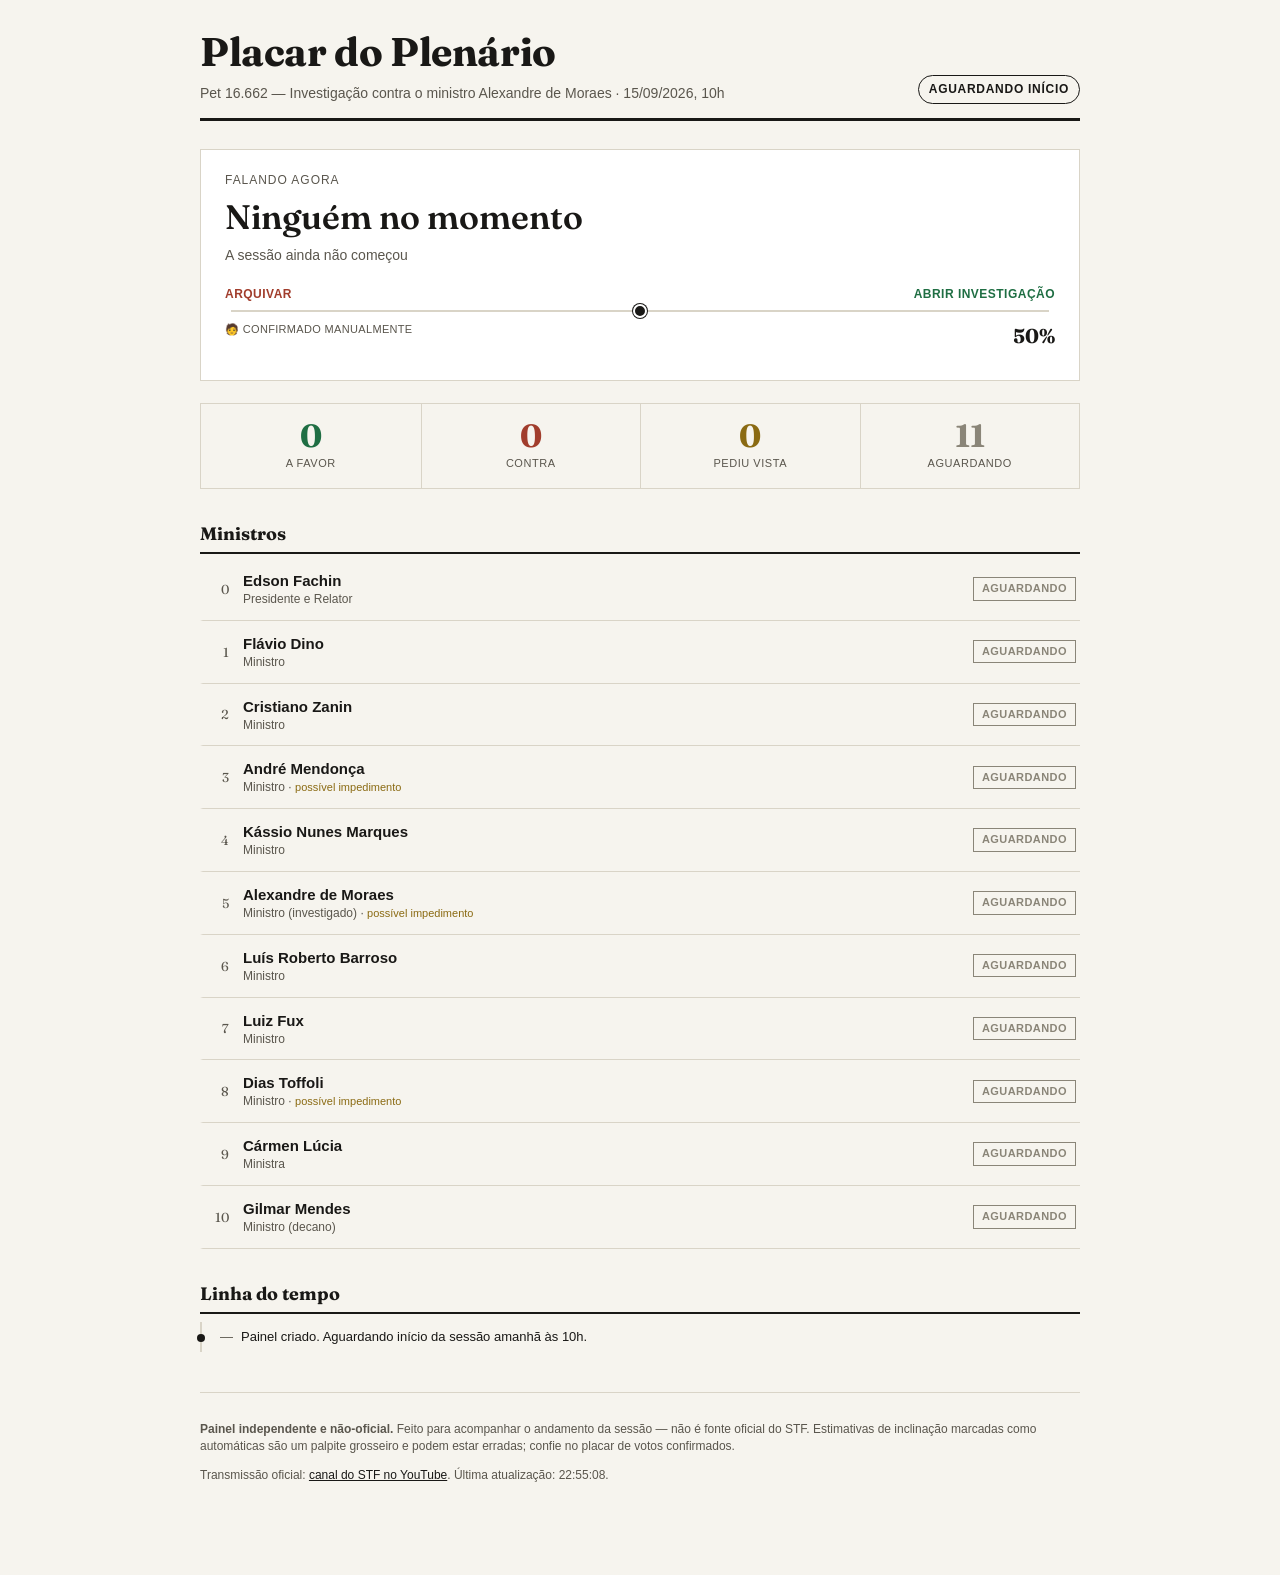
==== index.html @ 031ddbc2 "Painel inicial do placar do STF (Pet 16.662) Dashboard estático (GitHub Pages) com painel de control" ====
<!doctype html>
<html lang="pt-BR">
<head>
<meta charset="utf-8">
<meta name="viewport" content="width=device-width, initial-scale=1">
<title>STF ao vivo — Pet 16.662</title>
<meta name="description" content="Placar não-oficial, ao vivo, da votação do STF sobre abrir investigação contra o ministro Alexandre de Moraes.">
<link rel="stylesheet" href="assets/style.css">
</head>
<body>
<div class="wrap">

  <header class="masthead">
    <div>
      <h1>Placar do Plenário</h1>
      <p>Pet 16.662 — Investigação contra o ministro Alexandre de Moraes · 15/09/2026, 10h</p>
    </div>
    <span id="status-pill" class="status-pill">Carregando…</span>
  </header>

  <div class="panel">
    <p class="speaking-label">Falando agora</p>
    <p class="speaking-name" id="speaking-name">—</p>
    <p class="speaking-role" id="speaking-role">&nbsp;</p>

    <div class="ruler">
      <div class="ruler-labels">
        <span class="left">Arquivar</span>
        <span class="right">Abrir investigação</span>
      </div>
      <div class="ruler-track" id="ruler-track">
        <div class="tick" style="left:50%"></div>
        <div class="marker" id="ruler-marker" style="left:50%"></div>
      </div>
      <div class="ruler-meta">
        <span id="ruler-source" class="source-tag">—</span>
        <span class="ruler-value" id="ruler-value">50%</span>
      </div>
    </div>
  </div>

  <div class="scoreboard">
    <div class="score-cell"><span class="score-num abrir" id="count-abrir">0</span><span class="score-label">A favor</span></div>
    <div class="score-cell"><span class="score-num arquivar" id="count-arquivar">0</span><span class="score-label">Contra</span></div>
    <div class="score-cell"><span class="score-num vista" id="count-vista">0</span><span class="score-label">Pediu vista</span></div>
    <div class="score-cell"><span class="score-num aguardando" id="count-aguardando">11</span><span class="score-label">Aguardando</span></div>
  </div>

  <section class="list-section">
    <h2>Ministros</h2>
    <div id="minister-list"></div>
  </section>

  <section class="list-section">
    <h2>Linha do tempo</h2>
    <ul class="timeline" id="timeline"></ul>
  </section>

  <footer>
    <p><strong>Painel independente e não-oficial.</strong> Feito para acompanhar o andamento da sessão — não é fonte oficial do STF. Estimativas de inclinação marcadas como automáticas são um palpite grosseiro e podem estar erradas; confie no placar de votos confirmados.</p>
    <p>Transmissão oficial: <a href="https://www.youtube.com/@STF" target="_blank" rel="noopener">canal do STF no YouTube</a>. Última atualização: <span id="updated-at">—</span>.</p>
  </footer>

</div>
<script src="assets/app.js"></script>
</body>
</html>
---- assets/style.css ----
@import url('https://fonts.googleapis.com/css2?family=Fraunces:opsz,wght@9..144,400;9..144,600;9..144,700&display=swap');

:root {
  --paper: #f6f4ee;
  --paper-raised: #ffffff;
  --ink: #191816;
  --ink-soft: #5a564d;
  --line: #d9d4c7;
  --line-strong: #191816;
  --abrir: #1f6e43;
  --arquivar: #a13d2c;
  --vista: #8a6a12;
  --neutro: #8a8578;
}

@media (prefers-color-scheme: dark) {
  :root {
    --paper: #161512;
    --paper-raised: #201f1b;
    --ink: #f2efe6;
    --ink-soft: #b3ad9d;
    --line: #3a382f;
    --line-strong: #f2efe6;
    --abrir: #4caf7d;
    --arquivar: #d9694f;
    --vista: #d1a53d;
    --neutro: #7d7869;
  }
}

* { box-sizing: border-box; }

body {
  margin: 0;
  background: var(--paper);
  color: var(--ink);
  font-family: -apple-system, BlinkMacSystemFont, "Segoe UI", Helvetica, Arial, sans-serif;
  line-height: 1.4;
}

.wrap {
  max-width: 920px;
  margin: 0 auto;
  padding: 24px 20px 80px;
}

header.masthead {
  border-bottom: 3px solid var(--line-strong);
  padding-bottom: 14px;
  margin-bottom: 28px;
  display: flex;
  justify-content: space-between;
  align-items: flex-end;
  gap: 16px;
  flex-wrap: wrap;
}

header.masthead h1 {
  font-family: 'Fraunces', Georgia, serif;
  font-weight: 700;
  font-size: clamp(28px, 5vw, 40px);
  margin: 0 0 4px;
  letter-spacing: -0.01em;
}

header.masthead p {
  margin: 0;
  color: var(--ink-soft);
  font-size: 14px;
}

.status-pill {
  font-size: 12px;
  letter-spacing: 0.06em;
  text-transform: uppercase;
  font-weight: 600;
  padding: 5px 10px;
  border: 1px solid var(--line-strong);
  border-radius: 100px;
  white-space: nowrap;
}

.status-pill.live { background: var(--ink); color: var(--paper); }
.status-pill.live::before { content: "● "; }

.panel {
  background: var(--paper-raised);
  border: 1px solid var(--line);
  padding: 22px 24px;
  margin-bottom: 22px;
}

.speaking-label {
  font-size: 12px;
  text-transform: uppercase;
  letter-spacing: 0.08em;
  color: var(--ink-soft);
  margin: 0 0 6px;
}

.speaking-name {
  font-family: 'Fraunces', Georgia, serif;
  font-weight: 600;
  font-size: clamp(24px, 4vw, 34px);
  margin: 0 0 4px;
}

.speaking-role {
  color: var(--ink-soft);
  font-size: 14px;
  margin: 0 0 20px;
}

.ruler {
  margin: 18px 0 8px;
}

.ruler-labels {
  display: flex;
  justify-content: space-between;
  font-size: 12px;
  text-transform: uppercase;
  letter-spacing: 0.04em;
  font-weight: 600;
  margin-bottom: 8px;
}

.ruler-labels .left { color: var(--arquivar); }
.ruler-labels .right { color: var(--abrir); }

.ruler-track {
  position: relative;
  height: 2px;
  background: var(--line);
  margin: 0 6px;
}

.ruler-track .tick {
  position: absolute;
  top: -4px;
  width: 1px;
  height: 10px;
  background: var(--line);
}

.ruler-track .marker {
  position: absolute;
  top: 50%;
  width: 14px;
  height: 14px;
  border-radius: 50%;
  background: var(--ink);
  border: 2px solid var(--paper-raised);
  transform: translate(-50%, -50%);
  transition: left 0.6s ease;
  box-shadow: 0 0 0 1px var(--line-strong);
}

.ruler-meta {
  display: flex;
  justify-content: space-between;
  margin-top: 10px;
  font-size: 12px;
  color: var(--ink-soft);
}

.ruler-value {
  font-family: 'Fraunces', Georgia, serif;
  font-weight: 700;
  font-size: 20px;
  color: var(--ink);
}

.scoreboard {
  display: grid;
  grid-template-columns: repeat(4, 1fr);
  border: 1px solid var(--line);
  margin-bottom: 22px;
}

.score-cell {
  padding: 16px 12px;
  text-align: center;
  border-left: 1px solid var(--line);
}
.score-cell:first-child { border-left: none; }

.score-num {
  font-family: 'Fraunces', Georgia, serif;
  font-weight: 700;
  font-size: 32px;
  display: block;
  line-height: 1;
}

.score-num.abrir { color: var(--abrir); }
.score-num.arquivar { color: var(--arquivar); }
.score-num.vista { color: var(--vista); }
.score-num.aguardando { color: var(--neutro); }

.score-label {
  font-size: 11px;
  text-transform: uppercase;
  letter-spacing: 0.05em;
  color: var(--ink-soft);
  margin-top: 4px;
  display: block;
}

section.list-section h2 {
  font-family: 'Fraunces', Georgia, serif;
  font-size: 18px;
  border-bottom: 2px solid var(--line-strong);
  padding-bottom: 6px;
  margin: 32px 0 4px;
}

.minister-row {
  display: flex;
  align-items: center;
  gap: 14px;
  padding: 12px 4px;
  border-bottom: 1px solid var(--line);
  border-left: 3px solid transparent;
}

.minister-row.is-speaking {
  border-left-color: var(--ink);
  background: rgba(0,0,0,0.02);
}

.minister-order {
  font-family: 'Fraunces', Georgia, serif;
  font-size: 13px;
  color: var(--ink-soft);
  width: 22px;
  text-align: right;
  flex-shrink: 0;
}

.minister-name-wrap { flex: 1; min-width: 0; }

.minister-name {
  font-weight: 600;
  font-size: 15px;
}

.minister-role {
  font-size: 12px;
  color: var(--ink-soft);
}

.badge {
  font-size: 11px;
  text-transform: uppercase;
  letter-spacing: 0.04em;
  font-weight: 600;
  padding: 3px 8px;
  border: 1px solid currentColor;
  white-space: nowrap;
}

.badge.aguardando { color: var(--neutro); }
.badge.falando { color: var(--ink); border-color: var(--ink); }
.badge.abrir { color: var(--abrir); }
.badge.arquivar { color: var(--arquivar); }
.badge.pediu_vista, .badge.impedido { color: var(--vista); }

.impedimento-flag {
  font-size: 11px;
  color: var(--vista);
}

.timeline {
  list-style: none;
  margin: 8px 0 0;
  padding: 0;
  border-left: 2px solid var(--line);
}

.timeline li {
  position: relative;
  padding: 6px 0 6px 18px;
  font-size: 13px;
}

.timeline li::before {
  content: "";
  position: absolute;
  left: -5px;
  top: 12px;
  width: 8px;
  height: 8px;
  border-radius: 50%;
  background: var(--ink);
}

.timeline time {
  color: var(--ink-soft);
  margin-right: 8px;
  font-variant-numeric: tabular-nums;
}

footer {
  margin-top: 40px;
  padding-top: 16px;
  border-top: 1px solid var(--line);
  font-size: 12px;
  color: var(--ink-soft);
}

footer a { color: var(--ink); }

.source-tag {
  font-size: 11px;
  text-transform: uppercase;
  letter-spacing: 0.03em;
}
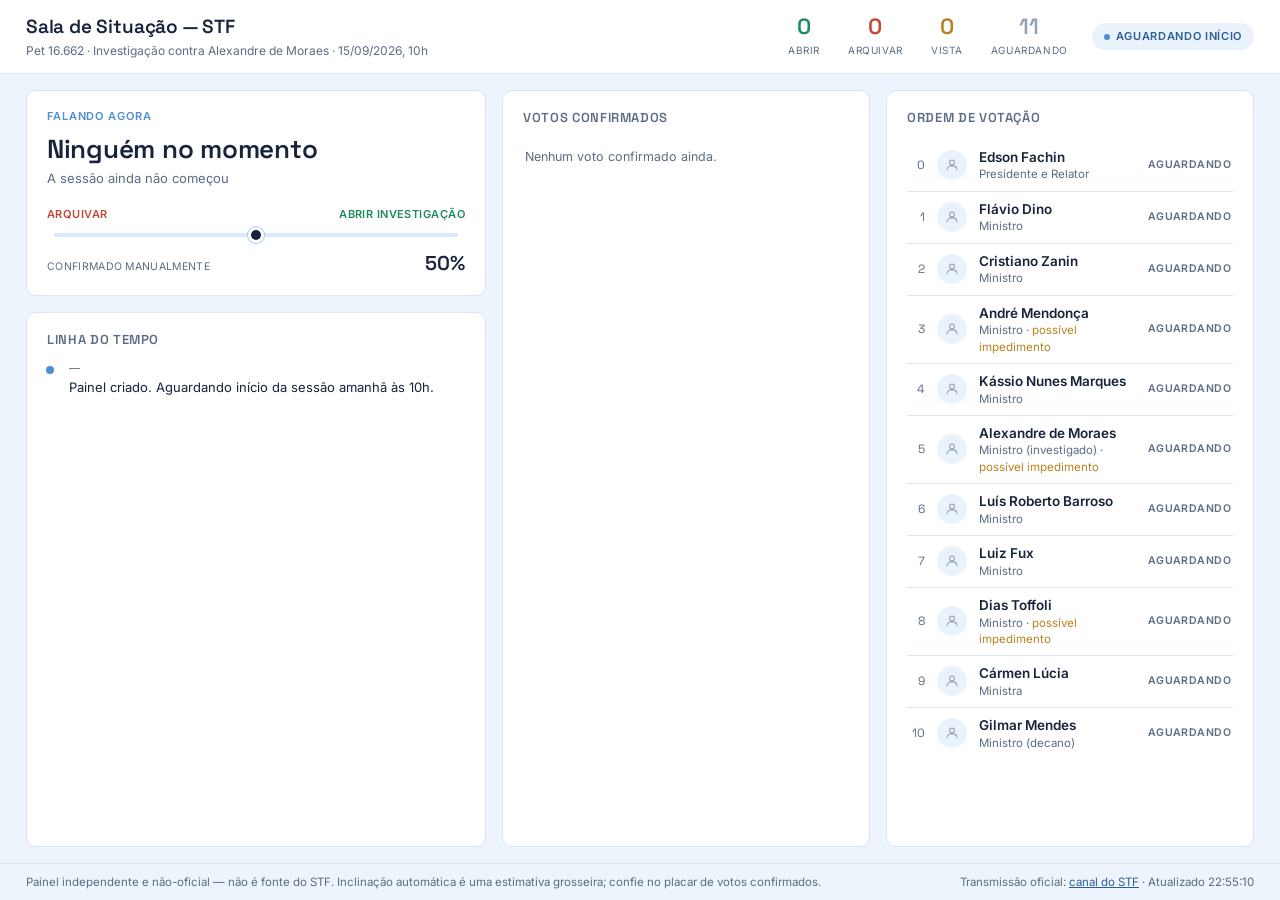
==== commit 100a5621: "Redesenha visual como dashboard "sala de situação" Substitui o layout editorial por um painel único " ====
--- a/index.html
+++ b/index.html
@@ -8,57 +8,69 @@
 <link rel="stylesheet" href="assets/style.css">
 </head>
 <body>
-<div class="wrap">
+<div class="dashboard">
 
-  <header class="masthead">
-    <div>
-      <h1>Placar do Plenário</h1>
-      <p>Pet 16.662 — Investigação contra o ministro Alexandre de Moraes · 15/09/2026, 10h</p>
+  <header class="topbar">
+    <div class="topbar-title">
+      <h1>Sala de Situação — STF</h1>
+      <p>Pet 16.662 · Investigação contra Alexandre de Moraes · 15/09/2026, 10h</p>
     </div>
-    <span id="status-pill" class="status-pill">Carregando…</span>
+    <div class="topbar-stats">
+      <div class="stat abrir"><strong id="count-abrir">0</strong><span>Abrir</span></div>
+      <div class="stat arquivar"><strong id="count-arquivar">0</strong><span>Arquivar</span></div>
+      <div class="stat vista"><strong id="count-vista">0</strong><span>Vista</span></div>
+      <div class="stat aguardando"><strong id="count-aguardando">11</strong><span>Aguardando</span></div>
+    </div>
+    <span id="status-pill" class="status-pill"><span class="dot"></span>Carregando</span>
   </header>
 
-  <div class="panel">
-    <p class="speaking-label">Falando agora</p>
-    <p class="speaking-name" id="speaking-name">—</p>
-    <p class="speaking-role" id="speaking-role">&nbsp;</p>
+  <main class="grid">
 
-    <div class="ruler">
-      <div class="ruler-labels">
-        <span class="left">Arquivar</span>
-        <span class="right">Abrir investigação</span>
+    <section class="col stage-col">
+      <div class="panel">
+        <p class="speaking-label">Falando agora</p>
+        <p class="speaking-name" id="speaking-name">—</p>
+        <p class="speaking-role" id="speaking-role">&nbsp;</p>
+
+        <div class="ruler-labels">
+          <span class="left">Arquivar</span>
+          <span class="right">Abrir investigação</span>
+        </div>
+        <div class="ruler-track" id="ruler-track">
+          <div class="tick" style="left:50%"></div>
+          <div class="marker" id="ruler-marker" style="left:50%"></div>
+        </div>
+        <div class="ruler-meta">
+          <span id="ruler-source" class="source-tag">—</span>
+          <span class="ruler-value" id="ruler-value">50%</span>
+        </div>
       </div>
-      <div class="ruler-track" id="ruler-track">
-        <div class="tick" style="left:50%"></div>
-        <div class="marker" id="ruler-marker" style="left:50%"></div>
+
+      <div class="panel grow">
+        <h2>Linha do tempo</h2>
+        <ul class="timeline" id="timeline"></ul>
       </div>
-      <div class="ruler-meta">
-        <span id="ruler-source" class="source-tag">—</span>
-        <span class="ruler-value" id="ruler-value">50%</span>
+    </section>
+
+    <section class="col votes-col">
+      <div class="panel grow">
+        <h2>Votos confirmados</h2>
+        <div id="confirmed-list"></div>
       </div>
-    </div>
-  </div>
+    </section>
 
-  <div class="scoreboard">
-    <div class="score-cell"><span class="score-num abrir" id="count-abrir">0</span><span class="score-label">A favor</span></div>
-    <div class="score-cell"><span class="score-num arquivar" id="count-arquivar">0</span><span class="score-label">Contra</span></div>
-    <div class="score-cell"><span class="score-num vista" id="count-vista">0</span><span class="score-label">Pediu vista</span></div>
-    <div class="score-cell"><span class="score-num aguardando" id="count-aguardando">11</span><span class="score-label">Aguardando</span></div>
-  </div>
+    <section class="col roster-col">
+      <div class="panel grow">
+        <h2>Ordem de votação</h2>
+        <div id="minister-list"></div>
+      </div>
+    </section>
 
-  <section class="list-section">
-    <h2>Ministros</h2>
-    <div id="minister-list"></div>
-  </section>
+  </main>
 
-  <section class="list-section">
-    <h2>Linha do tempo</h2>
-    <ul class="timeline" id="timeline"></ul>
-  </section>
-
-  <footer>
-    <p><strong>Painel independente e não-oficial.</strong> Feito para acompanhar o andamento da sessão — não é fonte oficial do STF. Estimativas de inclinação marcadas como automáticas são um palpite grosseiro e podem estar erradas; confie no placar de votos confirmados.</p>
-    <p>Transmissão oficial: <a href="https://www.youtube.com/@STF" target="_blank" rel="noopener">canal do STF no YouTube</a>. Última atualização: <span id="updated-at">—</span>.</p>
+  <footer class="strip">
+    <span>Painel independente e não-oficial — não é fonte do STF. Inclinação automática é uma estimativa grosseira; confie no placar de votos confirmados.</span>
+    <span>Transmissão oficial: <a href="https://www.youtube.com/@STF" target="_blank" rel="noopener">canal do STF</a> · Atualizado <span id="updated-at">—</span></span>
   </footer>
 
 </div>
--- a/assets/style.css
+++ b/assets/style.css
@@ -1,128 +1,225 @@
-@import url('https://fonts.googleapis.com/css2?family=Fraunces:opsz,wght@9..144,400;9..144,600;9..144,700&display=swap');
+@import url('https://fonts.googleapis.com/css2?family=Inter:wght@400;500;600;700&family=Space+Grotesk:wght@500;600;700&display=swap');
 
 :root {
-  --paper: #f6f4ee;
-  --paper-raised: #ffffff;
-  --ink: #191816;
-  --ink-soft: #5a564d;
-  --line: #d9d4c7;
-  --line-strong: #191816;
-  --abrir: #1f6e43;
-  --arquivar: #a13d2c;
-  --vista: #8a6a12;
-  --neutro: #8a8578;
+  --ice: #eef4fb;
+  --panel: #ffffff;
+  --blue-50: #eaf2fb;
+  --blue-100: #d9e9f9;
+  --blue-300: #a9c9ec;
+  --blue-500: #4f8fd1;
+  --blue-700: #2c5f96;
+  --ink: #16233a;
+  --ink-soft: #5c6c84;
+  --line: #d9e5f3;
+  --abrir: #1f8a5b;
+  --arquivar: #c1493a;
+  --vista: #b8811f;
+  --neutro: #93a1b6;
+  --radius: 10px;
 }
 
 @media (prefers-color-scheme: dark) {
   :root {
-    --paper: #161512;
-    --paper-raised: #201f1b;
-    --ink: #f2efe6;
-    --ink-soft: #b3ad9d;
-    --line: #3a382f;
-    --line-strong: #f2efe6;
-    --abrir: #4caf7d;
-    --arquivar: #d9694f;
-    --vista: #d1a53d;
-    --neutro: #7d7869;
+    --ice: #0d1420;
+    --panel: #131c2b;
+    --blue-50: #16233a;
+    --blue-100: #1b2c46;
+    --blue-300: #2f4e78;
+    --blue-500: #6fa8e0;
+    --blue-700: #9cc4ee;
+    --ink: #eaf1fb;
+    --ink-soft: #8fa0ba;
+    --line: #223350;
+    --abrir: #4fbd8b;
+    --arquivar: #e07a68;
+    --vista: #e0b559;
+    --neutro: #64758f;
   }
 }
 
 * { box-sizing: border-box; }
+
+html, body {
+  height: 100%;
+}
 
 body {
   margin: 0;
-  background: var(--paper);
+  background: var(--ice);
   color: var(--ink);
-  font-family: -apple-system, BlinkMacSystemFont, "Segoe UI", Helvetica, Arial, sans-serif;
+  font-family: 'Inter', -apple-system, BlinkMacSystemFont, "Segoe UI", Helvetica, Arial, sans-serif;
   line-height: 1.4;
 }
 
-.wrap {
-  max-width: 920px;
-  margin: 0 auto;
-  padding: 24px 20px 80px;
-}
-
-header.masthead {
-  border-bottom: 3px solid var(--line-strong);
-  padding-bottom: 14px;
-  margin-bottom: 28px;
-  display: flex;
+.dashboard {
+  height: 100vh;
+  display: flex;
+  flex-direction: column;
+}
+
+/* ---------- topbar ---------- */
+
+.topbar {
+  display: flex;
+  align-items: center;
   justify-content: space-between;
-  align-items: flex-end;
+  gap: 24px;
+  padding: 14px 26px;
+  background: var(--panel);
+  border-bottom: 1px solid var(--line);
+  flex-wrap: wrap;
+}
+
+.topbar-title h1 {
+  font-family: 'Space Grotesk', sans-serif;
+  font-weight: 600;
+  font-size: 19px;
+  margin: 0;
+  letter-spacing: -0.01em;
+}
+
+.topbar-title p {
+  margin: 2px 0 0;
+  font-size: 12px;
+  color: var(--ink-soft);
+}
+
+.topbar-stats {
+  display: flex;
+  gap: 22px;
+  margin-left: auto;
+}
+
+.stat { text-align: center; min-width: 44px; }
+
+.stat strong {
+  font-family: 'Space Grotesk', sans-serif;
+  font-size: 22px;
+  font-weight: 600;
+  display: block;
+  line-height: 1;
+}
+
+.stat span {
+  font-size: 10px;
+  text-transform: uppercase;
+  letter-spacing: 0.06em;
+  color: var(--ink-soft);
+}
+
+.stat.abrir strong { color: var(--abrir); }
+.stat.arquivar strong { color: var(--arquivar); }
+.stat.vista strong { color: var(--vista); }
+.stat.aguardando strong { color: var(--neutro); }
+
+.status-pill {
+  font-size: 11px;
+  letter-spacing: 0.06em;
+  text-transform: uppercase;
+  font-weight: 600;
+  padding: 6px 12px;
+  border-radius: 100px;
+  background: var(--blue-50);
+  color: var(--blue-700);
+  white-space: nowrap;
+  display: inline-flex;
+  align-items: center;
+  gap: 6px;
+}
+
+.status-pill .dot {
+  width: 6px; height: 6px; border-radius: 50%;
+  background: var(--blue-500);
+}
+
+.status-pill.live {
+  background: var(--ink);
+  color: var(--ice);
+}
+.status-pill.live .dot {
+  background: #5fe0a0;
+  animation: pulse 1.6s ease-in-out infinite;
+}
+
+@keyframes pulse {
+  0%, 100% { opacity: 1; transform: scale(1); }
+  50% { opacity: .45; transform: scale(0.75); }
+}
+
+/* ---------- main grid ---------- */
+
+main.grid {
+  flex: 1;
+  display: grid;
+  grid-template-columns: 1.25fr 1fr 1fr;
   gap: 16px;
-  flex-wrap: wrap;
-}
-
-header.masthead h1 {
-  font-family: 'Fraunces', Georgia, serif;
-  font-weight: 700;
-  font-size: clamp(28px, 5vw, 40px);
-  margin: 0 0 4px;
+  padding: 16px 26px;
+  min-height: 0;
+}
+
+.col {
+  display: flex;
+  flex-direction: column;
+  gap: 16px;
+  min-height: 0;
+}
+
+.panel {
+  background: var(--panel);
+  border: 1px solid var(--line);
+  border-radius: var(--radius);
+  padding: 18px 20px;
+}
+
+.panel h2 {
+  font-family: 'Space Grotesk', sans-serif;
+  font-size: 13px;
+  text-transform: uppercase;
+  letter-spacing: 0.05em;
+  font-weight: 600;
+  color: var(--ink-soft);
+  margin: 0 0 12px;
+}
+
+.panel.grow {
+  flex: 1;
+  overflow-y: auto;
+  min-height: 0;
+}
+
+/* ---------- hero / speaker ---------- */
+
+.speaking-label {
+  font-size: 11px;
+  text-transform: uppercase;
+  letter-spacing: 0.08em;
+  color: var(--blue-500);
+  font-weight: 600;
+  margin: 0 0 6px;
+}
+
+.speaking-name {
+  font-family: 'Space Grotesk', sans-serif;
+  font-weight: 600;
+  font-size: 26px;
+  margin: 0 0 2px;
   letter-spacing: -0.01em;
 }
 
-header.masthead p {
-  margin: 0;
-  color: var(--ink-soft);
-  font-size: 14px;
-}
-
-.status-pill {
-  font-size: 12px;
-  letter-spacing: 0.06em;
-  text-transform: uppercase;
-  font-weight: 600;
-  padding: 5px 10px;
-  border: 1px solid var(--line-strong);
-  border-radius: 100px;
-  white-space: nowrap;
-}
-
-.status-pill.live { background: var(--ink); color: var(--paper); }
-.status-pill.live::before { content: "● "; }
-
-.panel {
-  background: var(--paper-raised);
-  border: 1px solid var(--line);
-  padding: 22px 24px;
-  margin-bottom: 22px;
-}
-
-.speaking-label {
-  font-size: 12px;
-  text-transform: uppercase;
-  letter-spacing: 0.08em;
-  color: var(--ink-soft);
-  margin: 0 0 6px;
-}
-
-.speaking-name {
-  font-family: 'Fraunces', Georgia, serif;
-  font-weight: 600;
-  font-size: clamp(24px, 4vw, 34px);
-  margin: 0 0 4px;
-}
-
 .speaking-role {
   color: var(--ink-soft);
-  font-size: 14px;
+  font-size: 13px;
   margin: 0 0 20px;
 }
 
-.ruler {
-  margin: 18px 0 8px;
-}
-
 .ruler-labels {
   display: flex;
   justify-content: space-between;
-  font-size: 12px;
+  font-size: 11px;
   text-transform: uppercase;
   letter-spacing: 0.04em;
   font-weight: 600;
-  margin-bottom: 8px;
+  margin-bottom: 10px;
 }
 
 .ruler-labels .left { color: var(--arquivar); }
@@ -130,189 +227,238 @@
 
 .ruler-track {
   position: relative;
-  height: 2px;
-  background: var(--line);
-  margin: 0 6px;
+  height: 4px;
+  border-radius: 4px;
+  background: var(--blue-100);
+  margin: 0 7px;
 }
 
 .ruler-track .tick {
   position: absolute;
-  top: -4px;
+  top: -3px;
   width: 1px;
   height: 10px;
-  background: var(--line);
+  background: var(--blue-300);
 }
 
 .ruler-track .marker {
   position: absolute;
   top: 50%;
-  width: 14px;
-  height: 14px;
+  width: 16px;
+  height: 16px;
   border-radius: 50%;
   background: var(--ink);
-  border: 2px solid var(--paper-raised);
+  border: 3px solid var(--panel);
+  box-shadow: 0 0 0 1px var(--blue-300);
   transform: translate(-50%, -50%);
   transition: left 0.6s ease;
-  box-shadow: 0 0 0 1px var(--line-strong);
 }
 
 .ruler-meta {
   display: flex;
   justify-content: space-between;
-  margin-top: 10px;
-  font-size: 12px;
-  color: var(--ink-soft);
+  align-items: baseline;
+  margin-top: 12px;
+  font-size: 11px;
+  color: var(--ink-soft);
+  text-transform: uppercase;
+  letter-spacing: 0.04em;
 }
 
 .ruler-value {
-  font-family: 'Fraunces', Georgia, serif;
-  font-weight: 700;
+  font-family: 'Space Grotesk', sans-serif;
+  font-weight: 600;
   font-size: 20px;
   color: var(--ink);
-}
-
-.scoreboard {
-  display: grid;
-  grid-template-columns: repeat(4, 1fr);
-  border: 1px solid var(--line);
-  margin-bottom: 22px;
-}
-
-.score-cell {
-  padding: 16px 12px;
-  text-align: center;
-  border-left: 1px solid var(--line);
-}
-.score-cell:first-child { border-left: none; }
-
-.score-num {
-  font-family: 'Fraunces', Georgia, serif;
+  text-transform: none;
+  letter-spacing: normal;
+}
+
+/* ---------- avatars ---------- */
+
+.avatar-badge {
+  width: 30px;
+  height: 30px;
+  border-radius: 50%;
+  display: flex;
+  align-items: center;
+  justify-content: center;
+  flex-shrink: 0;
+  background: var(--blue-50);
+  color: var(--neutro);
+}
+
+.avatar-badge svg { width: 16px; height: 16px; }
+
+.avatar-badge.falando { background: var(--blue-100); color: var(--blue-700); }
+.avatar-badge.abrir { background: color-mix(in srgb, var(--abrir) 15%, var(--panel)); color: var(--abrir); }
+.avatar-badge.arquivar { background: color-mix(in srgb, var(--arquivar) 15%, var(--panel)); color: var(--arquivar); }
+.avatar-badge.pediu_vista, .avatar-badge.impedido { background: color-mix(in srgb, var(--vista) 15%, var(--panel)); color: var(--vista); }
+
+/* ---------- confirmed votes column ---------- */
+
+.vote-group-title {
+  font-size: 11px;
+  text-transform: uppercase;
+  letter-spacing: 0.05em;
   font-weight: 700;
-  font-size: 32px;
-  display: block;
-  line-height: 1;
-}
-
-.score-num.abrir { color: var(--abrir); }
-.score-num.arquivar { color: var(--arquivar); }
-.score-num.vista { color: var(--vista); }
-.score-num.aguardando { color: var(--neutro); }
-
-.score-label {
-  font-size: 11px;
-  text-transform: uppercase;
-  letter-spacing: 0.05em;
-  color: var(--ink-soft);
-  margin-top: 4px;
-  display: block;
-}
-
-section.list-section h2 {
-  font-family: 'Fraunces', Georgia, serif;
-  font-size: 18px;
-  border-bottom: 2px solid var(--line-strong);
-  padding-bottom: 6px;
-  margin: 32px 0 4px;
-}
-
-.minister-row {
+  margin: 14px 0 8px;
   display: flex;
   align-items: center;
-  gap: 14px;
-  padding: 12px 4px;
+  gap: 8px;
+}
+.vote-group-title:first-child { margin-top: 0; }
+.vote-group-title.abrir { color: var(--abrir); }
+.vote-group-title.arquivar { color: var(--arquivar); }
+.vote-group-title .n { color: var(--ink-soft); font-weight: 500; }
+
+.vote-row, .minister-row {
+  display: flex;
+  align-items: center;
+  gap: 12px;
+  padding: 8px 2px;
   border-bottom: 1px solid var(--line);
-  border-left: 3px solid transparent;
-}
+}
+.vote-row:last-child, .minister-row:last-child { border-bottom: none; }
+
+.vote-name, .minister-name { font-weight: 600; font-size: 13.5px; }
+.minister-role { font-size: 11.5px; color: var(--ink-soft); }
+
+.empty-note {
+  font-size: 12.5px;
+  color: var(--ink-soft);
+  padding: 8px 2px;
+}
+
+/* ---------- roster ---------- */
 
 .minister-row.is-speaking {
-  border-left-color: var(--ink);
-  background: rgba(0,0,0,0.02);
+  background: var(--blue-50);
+  margin: 0 -8px;
+  padding: 8px;
+  border-radius: 8px;
+  border-bottom-color: transparent;
 }
 
 .minister-order {
-  font-family: 'Fraunces', Georgia, serif;
-  font-size: 13px;
-  color: var(--ink-soft);
-  width: 22px;
+  font-family: 'Space Grotesk', sans-serif;
+  font-size: 12px;
+  color: var(--ink-soft);
+  width: 16px;
   text-align: right;
   flex-shrink: 0;
 }
 
 .minister-name-wrap { flex: 1; min-width: 0; }
 
-.minister-name {
-  font-weight: 600;
-  font-size: 15px;
-}
-
-.minister-role {
-  font-size: 12px;
-  color: var(--ink-soft);
-}
-
-.badge {
-  font-size: 11px;
+.status-tag {
+  font-size: 10.5px;
   text-transform: uppercase;
   letter-spacing: 0.04em;
   font-weight: 600;
-  padding: 3px 8px;
-  border: 1px solid currentColor;
+  color: var(--ink-soft);
   white-space: nowrap;
 }
-
-.badge.aguardando { color: var(--neutro); }
-.badge.falando { color: var(--ink); border-color: var(--ink); }
-.badge.abrir { color: var(--abrir); }
-.badge.arquivar { color: var(--arquivar); }
-.badge.pediu_vista, .badge.impedido { color: var(--vista); }
-
-.impedimento-flag {
-  font-size: 11px;
-  color: var(--vista);
-}
+.status-tag.abrir { color: var(--abrir); }
+.status-tag.arquivar { color: var(--arquivar); }
+.status-tag.pediu_vista, .status-tag.impedido { color: var(--vista); }
+.status-tag.falando { color: var(--blue-700); }
+
+.impedimento-flag { color: var(--vista); }
+
+/* ---------- timeline ---------- */
 
 .timeline {
   list-style: none;
-  margin: 8px 0 0;
+  margin: 0;
   padding: 0;
-  border-left: 2px solid var(--line);
+  position: relative;
 }
 
 .timeline li {
   position: relative;
-  padding: 6px 0 6px 18px;
+  padding: 0 0 16px 20px;
+  border-left: 2px solid var(--blue-100);
   font-size: 13px;
 }
+.timeline li:last-child { border-left-color: transparent; padding-bottom: 0; }
 
 .timeline li::before {
   content: "";
   position: absolute;
   left: -5px;
-  top: 12px;
+  top: 3px;
   width: 8px;
   height: 8px;
   border-radius: 50%;
-  background: var(--ink);
+  background: var(--blue-500);
+  border: 2px solid var(--panel);
 }
 
 .timeline time {
-  color: var(--ink-soft);
-  margin-right: 8px;
+  display: block;
+  color: var(--ink-soft);
+  font-size: 11px;
+  margin-bottom: 2px;
   font-variant-numeric: tabular-nums;
 }
 
-footer {
-  margin-top: 40px;
-  padding-top: 16px;
+/* ---------- footer ---------- */
+
+footer.strip {
+  padding: 10px 26px;
   border-top: 1px solid var(--line);
-  font-size: 12px;
-  color: var(--ink-soft);
-}
-
-footer a { color: var(--ink); }
+  font-size: 11.5px;
+  color: var(--ink-soft);
+  display: flex;
+  justify-content: space-between;
+  gap: 16px;
+  flex-wrap: wrap;
+}
+
+footer.strip a { color: var(--blue-700); }
 
 .source-tag {
-  font-size: 11px;
+  font-size: 10.5px;
   text-transform: uppercase;
   letter-spacing: 0.03em;
 }
+
+/* ---------- responsive ---------- */
+
+@media (max-width: 1080px) {
+  main.grid { grid-template-columns: 1fr 1fr; }
+  .col.stage-col { grid-column: 1 / 3; }
+}
+
+@media (max-width: 720px) {
+  .dashboard { height: auto; min-height: 100vh; }
+  main.grid { grid-template-columns: 1fr; padding: 14px 16px; }
+  .col.stage-col { grid-column: auto; }
+  .panel.grow { max-height: 340px; }
+  .topbar { padding: 14px 16px; }
+  .topbar-stats { gap: 14px; }
+}
+
+/* ---------- admin page (shares this stylesheet) ---------- */
+
+.wrap { max-width: 900px; margin: 0 auto; padding: 26px 20px 60px; }
+
+header.masthead { border-bottom: 2px solid var(--line); padding-bottom: 14px; margin-bottom: 24px; }
+header.masthead h1 { font-family: 'Space Grotesk', sans-serif; font-weight: 600; font-size: 24px; margin: 0 0 4px; letter-spacing: -0.01em; }
+header.masthead p { margin: 0; color: var(--ink-soft); font-size: 13px; }
+
+.admin-panel { display: flex; flex-direction: column; gap: 10px; }
+.admin-panel label { font-size: 11px; text-transform: uppercase; letter-spacing: .04em; color: var(--ink-soft); display: block; margin-bottom: 3px; }
+.admin-panel input[type=text], .admin-panel input[type=password], .admin-panel select, .admin-panel textarea {
+  width: 100%; padding: 9px 10px; border: 1px solid var(--line); border-radius: 6px; background: var(--ice); color: var(--ink); font: inherit;
+}
+.row2 { display: grid; grid-template-columns: 1fr 1fr; gap: 10px; }
+.row3 { display: grid; grid-template-columns: 2fr 1fr 1fr; gap: 10px; align-items: end; }
+.admin-panel button { padding: 10px 16px; border: none; border-radius: 6px; background: var(--blue-700); color: #fff; font: inherit; font-weight: 600; cursor: pointer; }
+.admin-panel button.secondary { background: var(--blue-50); color: var(--blue-700); }
+.admin-panel button:disabled { opacity: .5; cursor: not-allowed; }
+.minister-edit-row { display: grid; grid-template-columns: 2fr 1fr 1fr; gap: 10px; align-items: center; padding: 8px 0; border-bottom: 1px solid var(--line); }
+#log { font-size: 13px; white-space: pre-wrap; padding: 10px; border: 1px dashed var(--line); border-radius: 6px; min-height: 20px; }
+#log.ok { color: var(--abrir); }
+#log.err { color: var(--arquivar); }
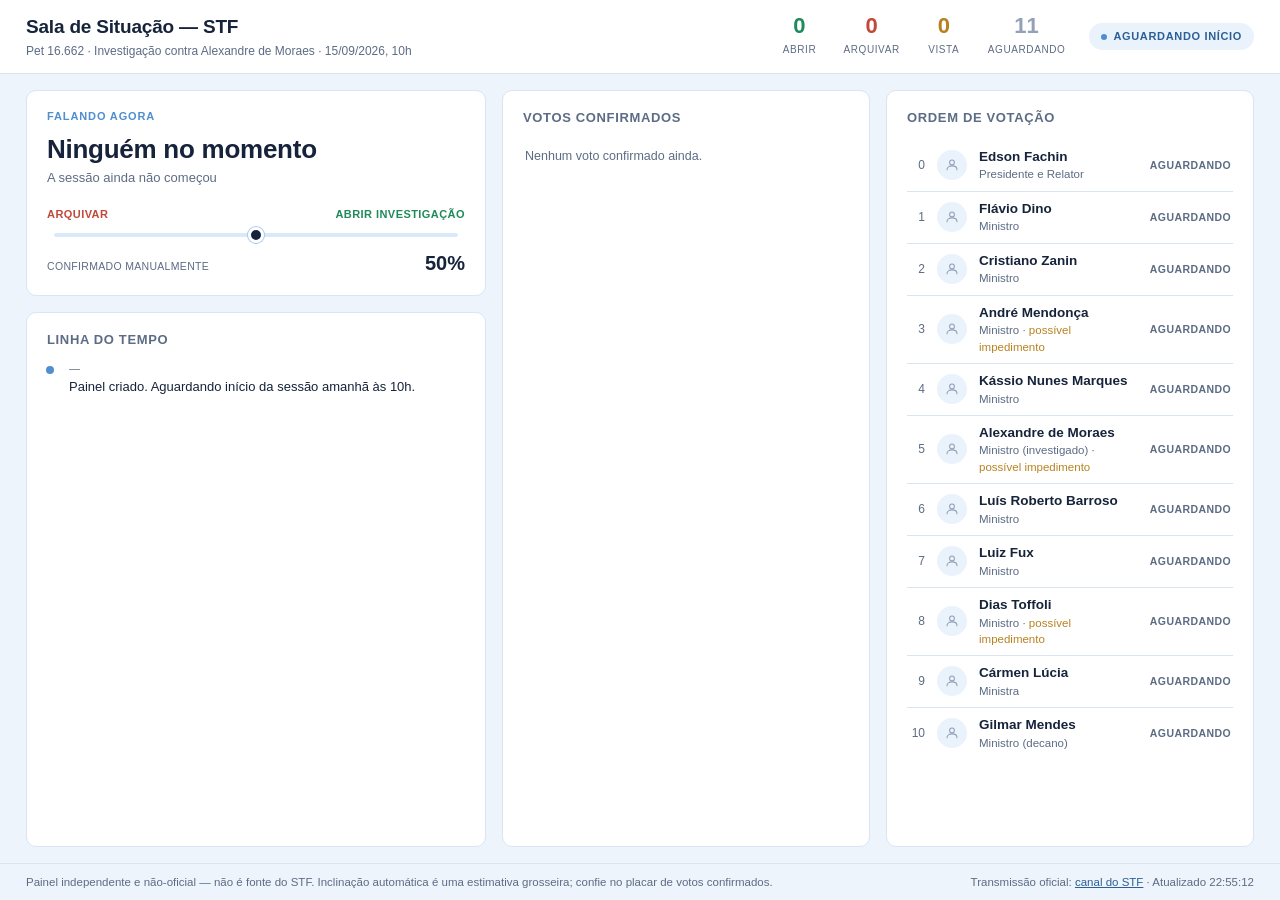
==== commit 392f6b12: "Corrige XSS armazenado e reforça segurança para publicação pública - Escapa todo texto vindo de data" ====
--- a/index.html
+++ b/index.html
@@ -5,6 +5,7 @@
 <meta name="viewport" content="width=device-width, initial-scale=1">
 <title>STF ao vivo — Pet 16.662</title>
 <meta name="description" content="Placar não-oficial, ao vivo, da votação do STF sobre abrir investigação contra o ministro Alexandre de Moraes.">
+<meta http-equiv="Content-Security-Policy" content="default-src 'self'; style-src 'self' https://fonts.googleapis.com; font-src https://fonts.gstatic.com; img-src 'self'; connect-src 'self'; script-src 'self'; base-uri 'none'; form-action 'none';">
 <link rel="stylesheet" href="assets/style.css">
 </head>
 <body>
@@ -37,8 +38,8 @@
           <span class="right">Abrir investigação</span>
         </div>
         <div class="ruler-track" id="ruler-track">
-          <div class="tick" style="left:50%"></div>
-          <div class="marker" id="ruler-marker" style="left:50%"></div>
+          <div class="tick tick-center"></div>
+          <div class="marker marker-center" id="ruler-marker"></div>
         </div>
         <div class="ruler-meta">
           <span id="ruler-source" class="source-tag">—</span>
--- a/assets/style.css
+++ b/assets/style.css
@@ -240,6 +240,8 @@
   height: 10px;
   background: var(--blue-300);
 }
+.ruler-track .tick-center,
+.ruler-track .marker-center { left: 50%; }
 
 .ruler-track .marker {
   position: absolute;
@@ -459,6 +461,8 @@
 .admin-panel button.secondary { background: var(--blue-50); color: var(--blue-700); }
 .admin-panel button:disabled { opacity: .5; cursor: not-allowed; }
 .minister-edit-row { display: grid; grid-template-columns: 2fr 1fr 1fr; gap: 10px; align-items: center; padding: 8px 0; border-bottom: 1px solid var(--line); }
+.actions-row { display: flex; gap: 10px; }
+.btn-publish-cta { width: 100%; font-size: 16px; }
 #log { font-size: 13px; white-space: pre-wrap; padding: 10px; border: 1px dashed var(--line); border-radius: 6px; min-height: 20px; }
 #log.ok { color: var(--abrir); }
 #log.err { color: var(--arquivar); }
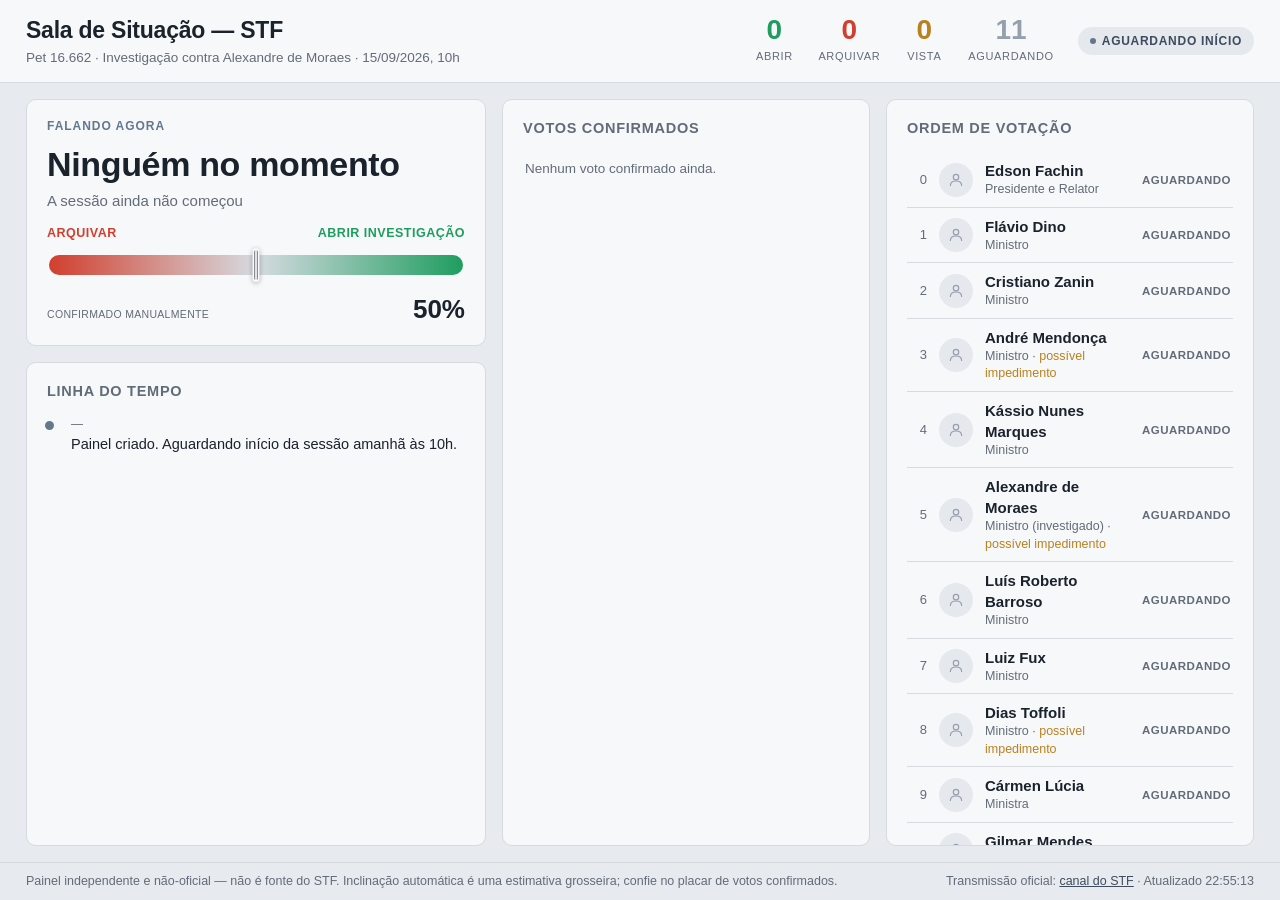
==== commit 4d261194: "Estilo "monitor geopolítico": gauge grosso, resumo da fala, paleta mais acinzentada - Régua de incli" ====
--- a/index.html
+++ b/index.html
@@ -32,13 +32,13 @@
         <p class="speaking-label">Falando agora</p>
         <p class="speaking-name" id="speaking-name">—</p>
         <p class="speaking-role" id="speaking-role">&nbsp;</p>
+        <p class="speaking-summary" id="speaking-summary" hidden></p>
 
         <div class="ruler-labels">
           <span class="left">Arquivar</span>
           <span class="right">Abrir investigação</span>
         </div>
         <div class="ruler-track" id="ruler-track">
-          <div class="tick tick-center"></div>
           <div class="marker marker-center" id="ruler-marker"></div>
         </div>
         <div class="ruler-meta">
--- a/assets/style.css
+++ b/assets/style.css
@@ -1,39 +1,39 @@
 @import url('https://fonts.googleapis.com/css2?family=Inter:wght@400;500;600;700&family=Space+Grotesk:wght@500;600;700&display=swap');
 
 :root {
-  --ice: #eef4fb;
-  --panel: #ffffff;
-  --blue-50: #eaf2fb;
-  --blue-100: #d9e9f9;
-  --blue-300: #a9c9ec;
-  --blue-500: #4f8fd1;
-  --blue-700: #2c5f96;
-  --ink: #16233a;
-  --ink-soft: #5c6c84;
-  --line: #d9e5f3;
-  --abrir: #1f8a5b;
-  --arquivar: #c1493a;
+  --ice: #e7eaee;
+  --panel: #f7f8fa;
+  --blue-50: #e5e9ee;
+  --blue-100: #d4dae2;
+  --blue-300: #a7b3c1;
+  --blue-500: #64778c;
+  --blue-700: #3d4c5e;
+  --ink: #1a222c;
+  --ink-soft: #626c78;
+  --line: #d6dbe1;
+  --abrir: #1f9d5f;
+  --arquivar: #d13f2e;
   --vista: #b8811f;
-  --neutro: #93a1b6;
+  --neutro: #96a0ac;
   --radius: 10px;
 }
 
 @media (prefers-color-scheme: dark) {
   :root {
-    --ice: #0d1420;
-    --panel: #131c2b;
-    --blue-50: #16233a;
-    --blue-100: #1b2c46;
-    --blue-300: #2f4e78;
-    --blue-500: #6fa8e0;
-    --blue-700: #9cc4ee;
-    --ink: #eaf1fb;
-    --ink-soft: #8fa0ba;
-    --line: #223350;
+    --ice: #10151c;
+    --panel: #171d26;
+    --blue-50: #1d2530;
+    --blue-100: #232c3a;
+    --blue-300: #3a4759;
+    --blue-500: #8ea3b8;
+    --blue-700: #b7c6d6;
+    --ink: #e8ecf0;
+    --ink-soft: #8a96a3;
+    --line: #2a323d;
     --abrir: #4fbd8b;
-    --arquivar: #e07a68;
+    --arquivar: #e37a68;
     --vista: #e0b559;
-    --neutro: #64758f;
+    --neutro: #6e7987;
   }
 }
 
@@ -73,14 +73,14 @@
 .topbar-title h1 {
   font-family: 'Space Grotesk', sans-serif;
   font-weight: 600;
-  font-size: 19px;
+  font-size: 23px;
   margin: 0;
   letter-spacing: -0.01em;
 }
 
 .topbar-title p {
-  margin: 2px 0 0;
-  font-size: 12px;
+  margin: 3px 0 0;
+  font-size: 13.5px;
   color: var(--ink-soft);
 }
 
@@ -94,14 +94,14 @@
 
 .stat strong {
   font-family: 'Space Grotesk', sans-serif;
-  font-size: 22px;
+  font-size: 28px;
   font-weight: 600;
   display: block;
   line-height: 1;
 }
 
 .stat span {
-  font-size: 10px;
+  font-size: 11px;
   text-transform: uppercase;
   letter-spacing: 0.06em;
   color: var(--ink-soft);
@@ -113,7 +113,7 @@
 .stat.aguardando strong { color: var(--neutro); }
 
 .status-pill {
-  font-size: 11px;
+  font-size: 12px;
   letter-spacing: 0.06em;
   text-transform: uppercase;
   font-weight: 600;
@@ -173,12 +173,12 @@
 
 .panel h2 {
   font-family: 'Space Grotesk', sans-serif;
-  font-size: 13px;
+  font-size: 14.5px;
   text-transform: uppercase;
   letter-spacing: 0.05em;
   font-weight: 600;
   color: var(--ink-soft);
-  margin: 0 0 12px;
+  margin: 0 0 14px;
 }
 
 .panel.grow {
@@ -190,7 +190,7 @@
 /* ---------- hero / speaker ---------- */
 
 .speaking-label {
-  font-size: 11px;
+  font-size: 12px;
   text-transform: uppercase;
   letter-spacing: 0.08em;
   color: var(--blue-500);
@@ -201,25 +201,37 @@
 .speaking-name {
   font-family: 'Space Grotesk', sans-serif;
   font-weight: 600;
-  font-size: 26px;
+  font-size: 34px;
   margin: 0 0 2px;
   letter-spacing: -0.01em;
 }
 
 .speaking-role {
   color: var(--ink-soft);
-  font-size: 13px;
-  margin: 0 0 20px;
-}
+  font-size: 15px;
+  margin: 0 0 14px;
+}
+
+.speaking-summary {
+  font-size: 14.5px;
+  line-height: 1.45;
+  color: var(--ink);
+  background: var(--blue-50);
+  border-left: 3px solid var(--blue-500);
+  padding: 10px 14px;
+  border-radius: 0 8px 8px 0;
+  margin: 0 0 22px;
+}
+.speaking-summary[hidden] { display: none; }
 
 .ruler-labels {
   display: flex;
   justify-content: space-between;
-  font-size: 11px;
+  font-size: 12.5px;
   text-transform: uppercase;
   letter-spacing: 0.04em;
-  font-weight: 600;
-  margin-bottom: 10px;
+  font-weight: 700;
+  margin-bottom: 12px;
 }
 
 .ruler-labels .left { color: var(--arquivar); }
@@ -227,41 +239,44 @@
 
 .ruler-track {
   position: relative;
-  height: 4px;
-  border-radius: 4px;
-  background: var(--blue-100);
-  margin: 0 7px;
-}
-
-.ruler-track .tick {
+  height: 20px;
+  border-radius: 10px;
+  background: linear-gradient(to right, var(--arquivar) 0%, var(--line) 50%, var(--abrir) 100%);
+  margin: 0 2px;
+}
+
+.ruler-track::after {
+  content: "";
   position: absolute;
-  top: -3px;
-  width: 1px;
-  height: 10px;
-  background: var(--blue-300);
-}
-.ruler-track .tick-center,
-.ruler-track .marker-center { left: 50%; }
+  left: 50%;
+  top: -5px;
+  bottom: -5px;
+  width: 2px;
+  background: var(--panel);
+  opacity: 0.9;
+  transform: translateX(-50%);
+}
 
 .ruler-track .marker {
   position: absolute;
   top: 50%;
-  width: 16px;
-  height: 16px;
-  border-radius: 50%;
+  width: 7px;
+  height: 34px;
+  border-radius: 4px;
   background: var(--ink);
-  border: 3px solid var(--panel);
-  box-shadow: 0 0 0 1px var(--blue-300);
+  border: 2px solid var(--panel);
+  box-shadow: 0 1px 5px rgba(0, 0, 0, 0.3);
   transform: translate(-50%, -50%);
   transition: left 0.6s ease;
 }
+.ruler-track .marker-center { left: 50%; }
 
 .ruler-meta {
   display: flex;
   justify-content: space-between;
   align-items: baseline;
-  margin-top: 12px;
-  font-size: 11px;
+  margin-top: 16px;
+  font-size: 12px;
   color: var(--ink-soft);
   text-transform: uppercase;
   letter-spacing: 0.04em;
@@ -269,8 +284,8 @@
 
 .ruler-value {
   font-family: 'Space Grotesk', sans-serif;
-  font-weight: 600;
-  font-size: 20px;
+  font-weight: 700;
+  font-size: 26px;
   color: var(--ink);
   text-transform: none;
   letter-spacing: normal;
@@ -279,8 +294,8 @@
 /* ---------- avatars ---------- */
 
 .avatar-badge {
-  width: 30px;
-  height: 30px;
+  width: 34px;
+  height: 34px;
   border-radius: 50%;
   display: flex;
   align-items: center;
@@ -290,7 +305,7 @@
   color: var(--neutro);
 }
 
-.avatar-badge svg { width: 16px; height: 16px; }
+.avatar-badge svg { width: 18px; height: 18px; }
 
 .avatar-badge.falando { background: var(--blue-100); color: var(--blue-700); }
 .avatar-badge.abrir { background: color-mix(in srgb, var(--abrir) 15%, var(--panel)); color: var(--abrir); }
@@ -300,7 +315,7 @@
 /* ---------- confirmed votes column ---------- */
 
 .vote-group-title {
-  font-size: 11px;
+  font-size: 12px;
   text-transform: uppercase;
   letter-spacing: 0.05em;
   font-weight: 700;
@@ -323,11 +338,11 @@
 }
 .vote-row:last-child, .minister-row:last-child { border-bottom: none; }
 
-.vote-name, .minister-name { font-weight: 600; font-size: 13.5px; }
-.minister-role { font-size: 11.5px; color: var(--ink-soft); }
+.vote-name, .minister-name { font-weight: 600; font-size: 15px; }
+.minister-role { font-size: 12.5px; color: var(--ink-soft); }
 
 .empty-note {
-  font-size: 12.5px;
+  font-size: 13.5px;
   color: var(--ink-soft);
   padding: 8px 2px;
 }
@@ -344,9 +359,9 @@
 
 .minister-order {
   font-family: 'Space Grotesk', sans-serif;
-  font-size: 12px;
-  color: var(--ink-soft);
-  width: 16px;
+  font-size: 13px;
+  color: var(--ink-soft);
+  width: 18px;
   text-align: right;
   flex-shrink: 0;
 }
@@ -354,7 +369,7 @@
 .minister-name-wrap { flex: 1; min-width: 0; }
 
 .status-tag {
-  font-size: 10.5px;
+  font-size: 11.5px;
   text-transform: uppercase;
   letter-spacing: 0.04em;
   font-weight: 600;
@@ -379,19 +394,19 @@
 
 .timeline li {
   position: relative;
-  padding: 0 0 16px 20px;
+  padding: 0 0 18px 22px;
   border-left: 2px solid var(--blue-100);
-  font-size: 13px;
+  font-size: 14.5px;
 }
 .timeline li:last-child { border-left-color: transparent; padding-bottom: 0; }
 
 .timeline li::before {
   content: "";
   position: absolute;
-  left: -5px;
+  left: -6px;
   top: 3px;
-  width: 8px;
-  height: 8px;
+  width: 9px;
+  height: 9px;
   border-radius: 50%;
   background: var(--blue-500);
   border: 2px solid var(--panel);
@@ -400,7 +415,7 @@
 .timeline time {
   display: block;
   color: var(--ink-soft);
-  font-size: 11px;
+  font-size: 12px;
   margin-bottom: 2px;
   font-variant-numeric: tabular-nums;
 }
@@ -410,7 +425,7 @@
 footer.strip {
   padding: 10px 26px;
   border-top: 1px solid var(--line);
-  font-size: 11.5px;
+  font-size: 12.5px;
   color: var(--ink-soft);
   display: flex;
   justify-content: space-between;
@@ -429,8 +444,10 @@
 /* ---------- responsive ---------- */
 
 @media (max-width: 1080px) {
+  .dashboard { height: auto; min-height: 100vh; }
   main.grid { grid-template-columns: 1fr 1fr; }
   .col.stage-col { grid-column: 1 / 3; }
+  .panel.grow { max-height: 50vh; }
 }
 
 @media (max-width: 720px) {
@@ -451,7 +468,8 @@
 header.masthead p { margin: 0; color: var(--ink-soft); font-size: 13px; }
 
 .admin-panel { display: flex; flex-direction: column; gap: 10px; }
-.admin-panel label { font-size: 11px; text-transform: uppercase; letter-spacing: .04em; color: var(--ink-soft); display: block; margin-bottom: 3px; }
+.admin-panel label { font-size: 12px; text-transform: uppercase; letter-spacing: .04em; color: var(--ink-soft); display: block; margin-bottom: 3px; }
+.admin-panel textarea { resize: vertical; }
 .admin-panel input[type=text], .admin-panel input[type=password], .admin-panel select, .admin-panel textarea {
   width: 100%; padding: 9px 10px; border: 1px solid var(--line); border-radius: 6px; background: var(--ice); color: var(--ink); font: inherit;
 }
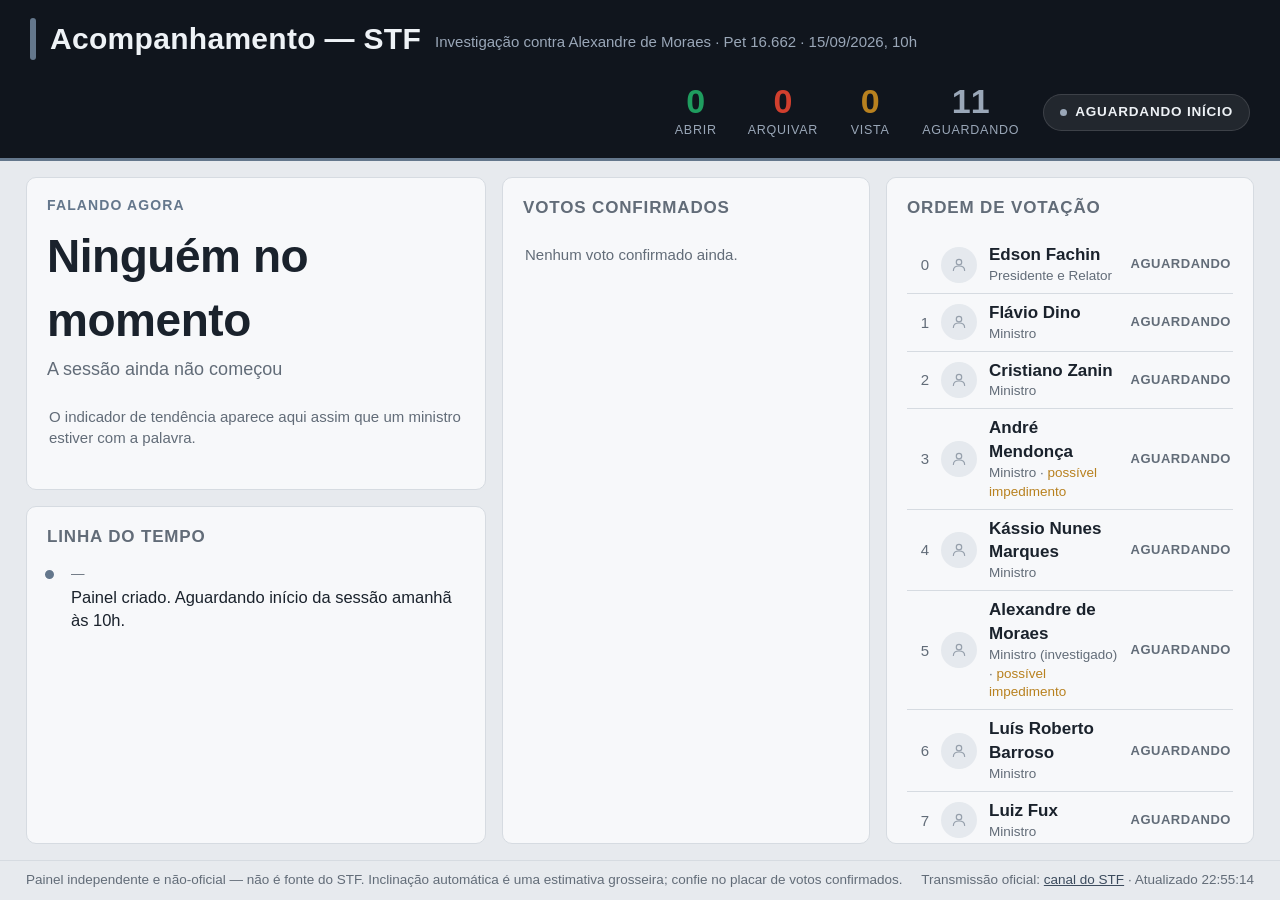
==== commit 71ab5ca4: "Título mais explicativo e indicador de tendência vinculado ao ministro - Título do topo vira "Acompa" ====
--- a/index.html
+++ b/index.html
@@ -3,7 +3,7 @@
 <head>
 <meta charset="utf-8">
 <meta name="viewport" content="width=device-width, initial-scale=1">
-<title>STF ao vivo — Pet 16.662</title>
+<title>Acompanhamento STF — Investigação contra Moraes</title>
 <meta name="description" content="Placar não-oficial, ao vivo, da votação do STF sobre abrir investigação contra o ministro Alexandre de Moraes.">
 <meta http-equiv="Content-Security-Policy" content="default-src 'self'; style-src 'self' https://fonts.googleapis.com; font-src https://fonts.gstatic.com; img-src 'self'; connect-src 'self'; script-src 'self'; base-uri 'none'; form-action 'none';">
 <link rel="stylesheet" href="assets/style.css">
@@ -13,8 +13,8 @@
 
   <header class="topbar">
     <div class="topbar-title">
-      <h1>Sala de Situação — STF</h1>
-      <p>Pet 16.662 · Investigação contra Alexandre de Moraes · 15/09/2026, 10h</p>
+      <h1>Acompanhamento — STF</h1>
+      <p>Investigação contra Alexandre de Moraes · Pet 16.662 · 15/09/2026, 10h</p>
     </div>
     <div class="topbar-stats">
       <div class="stat abrir"><strong id="count-abrir">0</strong><span>Abrir</span></div>
@@ -34,17 +34,21 @@
         <p class="speaking-role" id="speaking-role">&nbsp;</p>
         <p class="speaking-summary" id="speaking-summary" hidden></p>
 
-        <div class="ruler-labels">
-          <span class="left">Arquivar</span>
-          <span class="right">Abrir investigação</span>
+        <div id="gauge-section">
+          <p class="ruler-heading">Tendência do voto de <strong id="ruler-heading-name">—</strong></p>
+          <div class="ruler-labels">
+            <span class="left">Arquivar</span>
+            <span class="right">Abrir investigação</span>
+          </div>
+          <div class="ruler-track" id="ruler-track">
+            <div class="marker marker-center" id="ruler-marker"></div>
+          </div>
+          <div class="ruler-meta">
+            <span id="ruler-source" class="source-tag">—</span>
+            <span class="ruler-value" id="ruler-value">50%</span>
+          </div>
         </div>
-        <div class="ruler-track" id="ruler-track">
-          <div class="marker marker-center" id="ruler-marker"></div>
-        </div>
-        <div class="ruler-meta">
-          <span id="ruler-source" class="source-tag">—</span>
-          <span class="ruler-value" id="ruler-value">50%</span>
-        </div>
+        <p class="empty-note" id="gauge-idle-note" hidden>O indicador de tendência aparece aqui assim que um ministro estiver com a palavra.</p>
       </div>
 
       <div class="panel grow">
--- a/assets/style.css
+++ b/assets/style.css
@@ -16,6 +16,12 @@
   --vista: #b8811f;
   --neutro: #96a0ac;
   --radius: 10px;
+  --masthead-bg: #10151d;
+  --masthead-ink: #eef2f6;
+  --masthead-ink-soft: #9aa7b8;
+  --masthead-line: rgba(255, 255, 255, 0.12);
+  --masthead-chip: rgba(255, 255, 255, 0.08);
+  --live-red: #e5342a;
 }
 
 @media (prefers-color-scheme: dark) {
@@ -64,80 +70,94 @@
   align-items: center;
   justify-content: space-between;
   gap: 24px;
-  padding: 14px 26px;
-  background: var(--panel);
-  border-bottom: 1px solid var(--line);
+  padding: 18px 30px;
+  background: var(--masthead-bg);
+  border-bottom: 3px solid var(--blue-500);
   flex-wrap: wrap;
+}
+
+.topbar-title { display: flex; align-items: center; gap: 14px; }
+
+.topbar-title::before {
+  content: "";
+  width: 6px;
+  align-self: stretch;
+  min-height: 40px;
+  background: var(--blue-500);
+  border-radius: 3px;
 }
 
 .topbar-title h1 {
   font-family: 'Space Grotesk', sans-serif;
-  font-weight: 600;
-  font-size: 23px;
+  font-weight: 700;
+  font-size: 30px;
   margin: 0;
-  letter-spacing: -0.01em;
+  letter-spacing: 0.01em;
+  color: var(--masthead-ink);
 }
 
 .topbar-title p {
-  margin: 3px 0 0;
-  font-size: 13.5px;
-  color: var(--ink-soft);
+  margin: 4px 0 0;
+  font-size: 15px;
+  color: var(--masthead-ink-soft);
 }
 
 .topbar-stats {
   display: flex;
-  gap: 22px;
+  gap: 26px;
   margin-left: auto;
 }
 
-.stat { text-align: center; min-width: 44px; }
+.stat { text-align: center; min-width: 52px; }
 
 .stat strong {
   font-family: 'Space Grotesk', sans-serif;
-  font-size: 28px;
-  font-weight: 600;
+  font-size: 34px;
+  font-weight: 700;
   display: block;
   line-height: 1;
 }
 
 .stat span {
-  font-size: 11px;
+  font-size: 12.5px;
   text-transform: uppercase;
   letter-spacing: 0.06em;
-  color: var(--ink-soft);
+  color: var(--masthead-ink-soft);
 }
 
 .stat.abrir strong { color: var(--abrir); }
 .stat.arquivar strong { color: var(--arquivar); }
 .stat.vista strong { color: var(--vista); }
-.stat.aguardando strong { color: var(--neutro); }
+.stat.aguardando strong { color: var(--masthead-ink-soft); }
 
 .status-pill {
-  font-size: 12px;
+  font-size: 13.5px;
   letter-spacing: 0.06em;
   text-transform: uppercase;
-  font-weight: 600;
-  padding: 6px 12px;
+  font-weight: 700;
+  padding: 8px 16px;
   border-radius: 100px;
-  background: var(--blue-50);
-  color: var(--blue-700);
+  background: var(--masthead-chip);
+  color: var(--masthead-ink);
+  border: 1px solid var(--masthead-line);
   white-space: nowrap;
   display: inline-flex;
   align-items: center;
-  gap: 6px;
+  gap: 8px;
 }
 
 .status-pill .dot {
-  width: 6px; height: 6px; border-radius: 50%;
-  background: var(--blue-500);
+  width: 7px; height: 7px; border-radius: 50%;
+  background: var(--masthead-ink-soft);
 }
 
 .status-pill.live {
-  background: var(--ink);
-  color: var(--ice);
+  background: var(--live-red);
+  color: #fff;
+  border-color: transparent;
 }
 .status-pill.live .dot {
-  background: #5fe0a0;
+  background: #fff;
   animation: pulse 1.6s ease-in-out infinite;
 }
 
@@ -173,12 +193,12 @@
 
 .panel h2 {
   font-family: 'Space Grotesk', sans-serif;
-  font-size: 14.5px;
+  font-size: 17px;
   text-transform: uppercase;
   letter-spacing: 0.05em;
   font-weight: 600;
   color: var(--ink-soft);
-  margin: 0 0 14px;
+  margin: 0 0 16px;
 }
 
 .panel.grow {
@@ -190,30 +210,30 @@
 /* ---------- hero / speaker ---------- */
 
 .speaking-label {
-  font-size: 12px;
+  font-size: 14px;
   text-transform: uppercase;
   letter-spacing: 0.08em;
   color: var(--blue-500);
-  font-weight: 600;
-  margin: 0 0 6px;
+  font-weight: 700;
+  margin: 0 0 8px;
 }
 
 .speaking-name {
   font-family: 'Space Grotesk', sans-serif;
-  font-weight: 600;
-  font-size: 34px;
-  margin: 0 0 2px;
+  font-weight: 700;
+  font-size: 46px;
+  margin: 0 0 4px;
   letter-spacing: -0.01em;
 }
 
 .speaking-role {
   color: var(--ink-soft);
-  font-size: 15px;
-  margin: 0 0 14px;
+  font-size: 18px;
+  margin: 0 0 16px;
 }
 
 .speaking-summary {
-  font-size: 14.5px;
+  font-size: 18px;
   line-height: 1.45;
   color: var(--ink);
   background: var(--blue-50);
@@ -224,10 +244,25 @@
 }
 .speaking-summary[hidden] { display: none; }
 
+.ruler-heading {
+  font-size: 13.5px;
+  text-transform: uppercase;
+  letter-spacing: 0.05em;
+  font-weight: 600;
+  color: var(--ink-soft);
+  margin: 0 0 10px;
+}
+.ruler-heading strong {
+  color: var(--ink);
+  font-weight: 700;
+  text-transform: none;
+  letter-spacing: normal;
+}
+
 .ruler-labels {
   display: flex;
   justify-content: space-between;
-  font-size: 12.5px;
+  font-size: 15px;
   text-transform: uppercase;
   letter-spacing: 0.04em;
   font-weight: 700;
@@ -239,8 +274,8 @@
 
 .ruler-track {
   position: relative;
-  height: 20px;
-  border-radius: 10px;
+  height: 26px;
+  border-radius: 13px;
   background: linear-gradient(to right, var(--arquivar) 0%, var(--line) 50%, var(--abrir) 100%);
   margin: 0 2px;
 }
@@ -260,8 +295,8 @@
 .ruler-track .marker {
   position: absolute;
   top: 50%;
-  width: 7px;
-  height: 34px;
+  width: 8px;
+  height: 42px;
   border-radius: 4px;
   background: var(--ink);
   border: 2px solid var(--panel);
@@ -285,7 +320,7 @@
 .ruler-value {
   font-family: 'Space Grotesk', sans-serif;
   font-weight: 700;
-  font-size: 26px;
+  font-size: 32px;
   color: var(--ink);
   text-transform: none;
   letter-spacing: normal;
@@ -294,8 +329,8 @@
 /* ---------- avatars ---------- */
 
 .avatar-badge {
-  width: 34px;
-  height: 34px;
+  width: 36px;
+  height: 36px;
   border-radius: 50%;
   display: flex;
   align-items: center;
@@ -315,7 +350,7 @@
 /* ---------- confirmed votes column ---------- */
 
 .vote-group-title {
-  font-size: 12px;
+  font-size: 14px;
   text-transform: uppercase;
   letter-spacing: 0.05em;
   font-weight: 700;
@@ -333,16 +368,16 @@
   display: flex;
   align-items: center;
   gap: 12px;
-  padding: 8px 2px;
+  padding: 7px 2px;
   border-bottom: 1px solid var(--line);
 }
 .vote-row:last-child, .minister-row:last-child { border-bottom: none; }
 
-.vote-name, .minister-name { font-weight: 600; font-size: 15px; }
-.minister-role { font-size: 12.5px; color: var(--ink-soft); }
+.vote-name, .minister-name { font-weight: 700; font-size: 17px; }
+.minister-role { font-size: 13.5px; color: var(--ink-soft); }
 
 .empty-note {
-  font-size: 13.5px;
+  font-size: 15px;
   color: var(--ink-soft);
   padding: 8px 2px;
 }
@@ -359,9 +394,9 @@
 
 .minister-order {
   font-family: 'Space Grotesk', sans-serif;
-  font-size: 13px;
-  color: var(--ink-soft);
-  width: 18px;
+  font-size: 15px;
+  color: var(--ink-soft);
+  width: 20px;
   text-align: right;
   flex-shrink: 0;
 }
@@ -369,7 +404,7 @@
 .minister-name-wrap { flex: 1; min-width: 0; }
 
 .status-tag {
-  font-size: 11.5px;
+  font-size: 13px;
   text-transform: uppercase;
   letter-spacing: 0.04em;
   font-weight: 600;
@@ -396,7 +431,7 @@
   position: relative;
   padding: 0 0 18px 22px;
   border-left: 2px solid var(--blue-100);
-  font-size: 14.5px;
+  font-size: 16.5px;
 }
 .timeline li:last-child { border-left-color: transparent; padding-bottom: 0; }
 
@@ -415,7 +450,7 @@
 .timeline time {
   display: block;
   color: var(--ink-soft);
-  font-size: 12px;
+  font-size: 13.5px;
   margin-bottom: 2px;
   font-variant-numeric: tabular-nums;
 }
@@ -425,7 +460,7 @@
 footer.strip {
   padding: 10px 26px;
   border-top: 1px solid var(--line);
-  font-size: 12.5px;
+  font-size: 13.5px;
   color: var(--ink-soft);
   display: flex;
   justify-content: space-between;
@@ -436,7 +471,7 @@
 footer.strip a { color: var(--blue-700); }
 
 .source-tag {
-  font-size: 10.5px;
+  font-size: 12.5px;
   text-transform: uppercase;
   letter-spacing: 0.03em;
 }
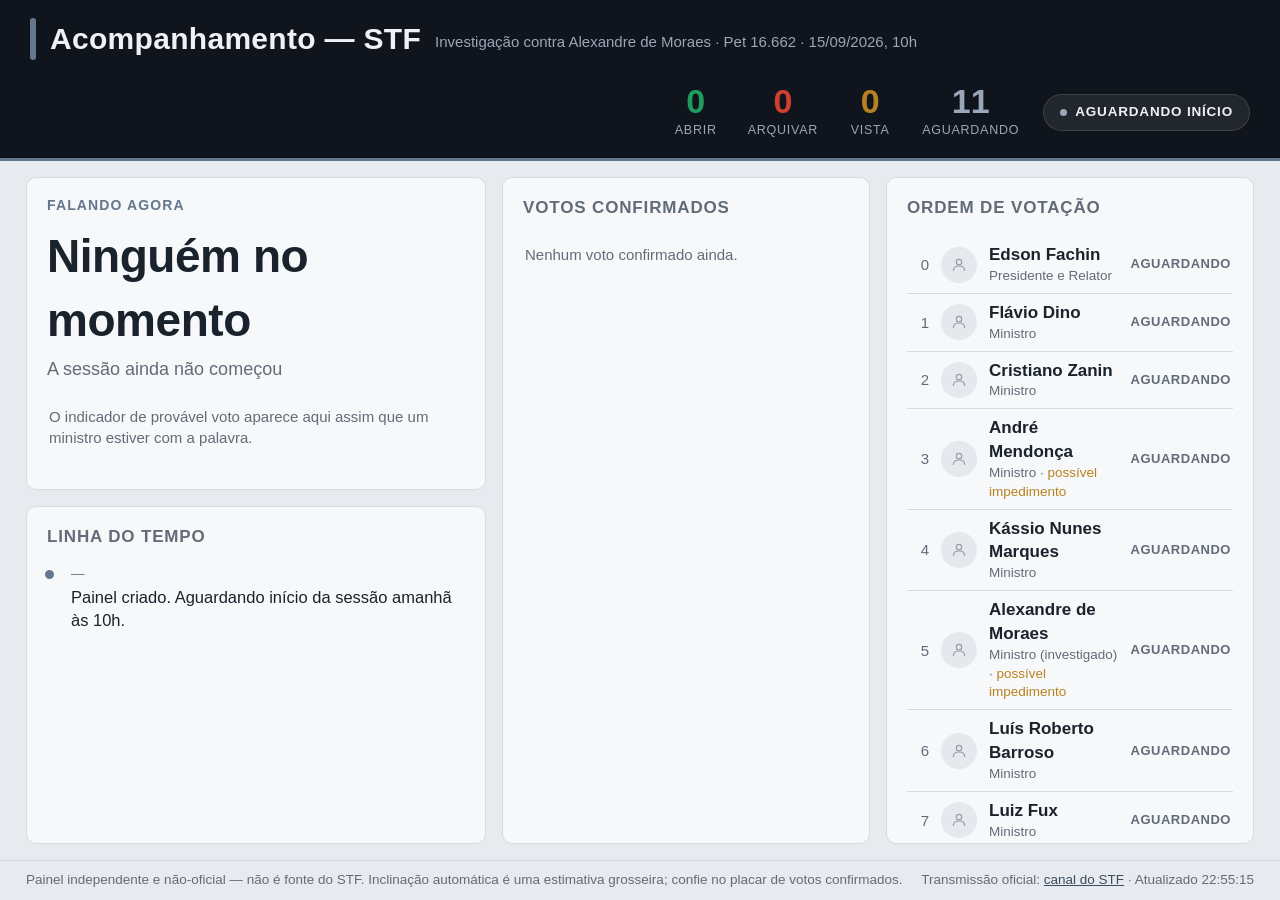
==== commit fef429fb: "Troca "tendência do voto" por "provável voto" no indicador Reason: "tendência" pode soar com conotaç" ====
--- a/index.html
+++ b/index.html
@@ -35,7 +35,7 @@
         <p class="speaking-summary" id="speaking-summary" hidden></p>
 
         <div id="gauge-section">
-          <p class="ruler-heading">Tendência do voto de <strong id="ruler-heading-name">—</strong></p>
+          <p class="ruler-heading">Provável voto de <strong id="ruler-heading-name">—</strong></p>
           <div class="ruler-labels">
             <span class="left">Arquivar</span>
             <span class="right">Abrir investigação</span>
@@ -48,7 +48,7 @@
             <span class="ruler-value" id="ruler-value">50%</span>
           </div>
         </div>
-        <p class="empty-note" id="gauge-idle-note" hidden>O indicador de tendência aparece aqui assim que um ministro estiver com a palavra.</p>
+        <p class="empty-note" id="gauge-idle-note" hidden>O indicador de provável voto aparece aqui assim que um ministro estiver com a palavra.</p>
       </div>
 
       <div class="panel grow">
